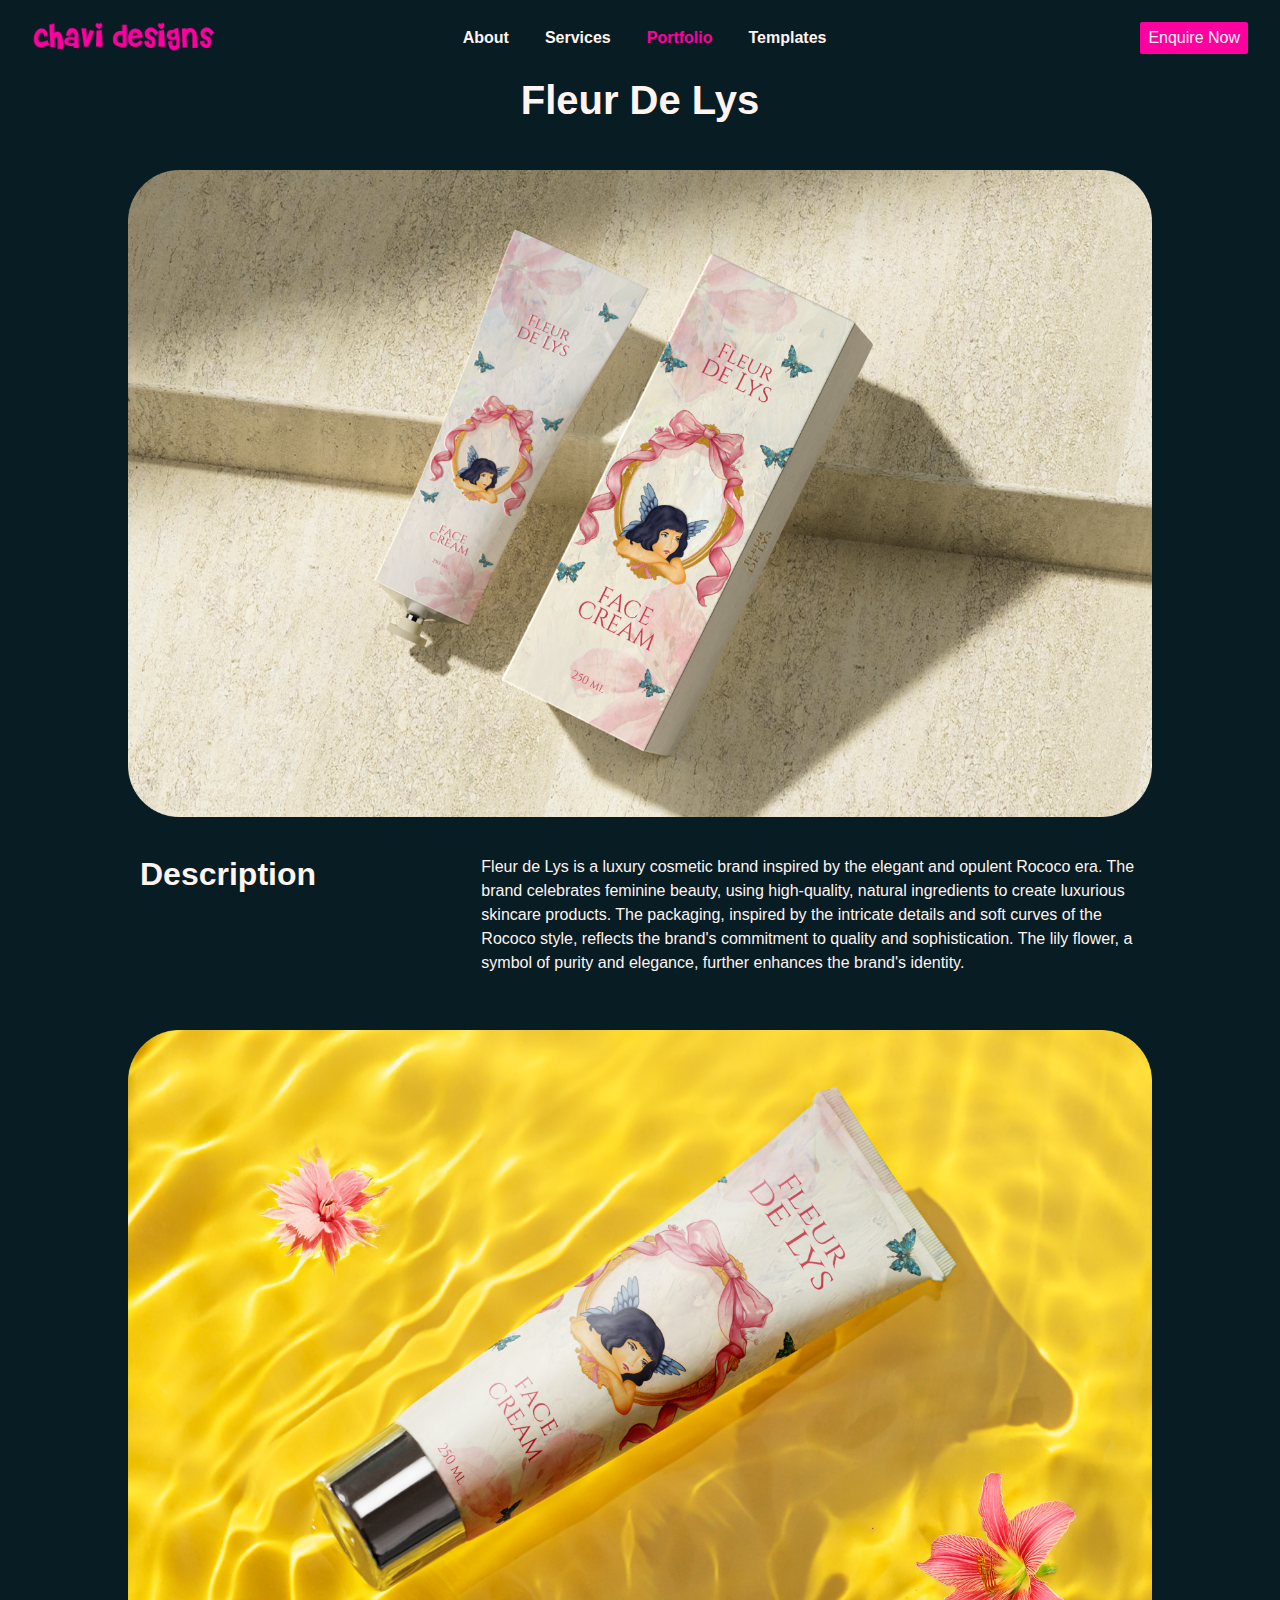
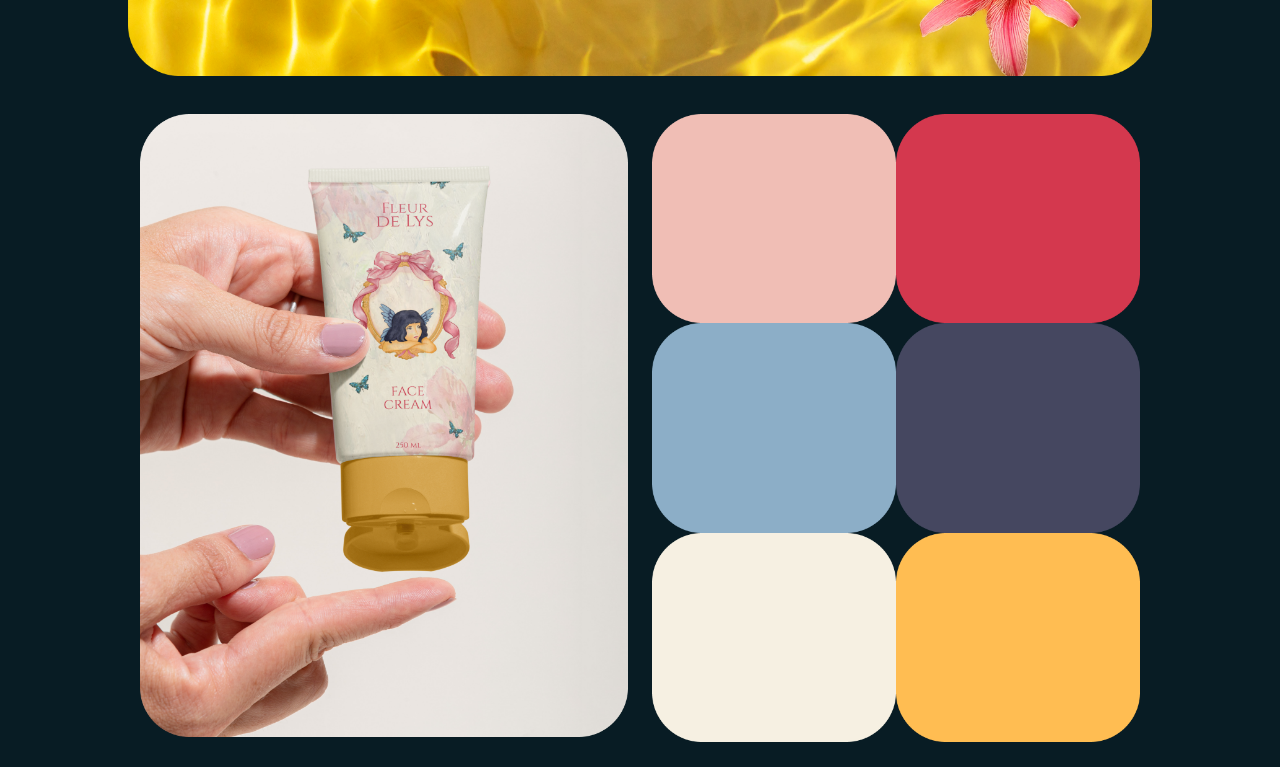
==== fleur.html @ ef09b038 "first commit" ====
<!DOCTYPE html>
<html lang="en">
  <head>
    <meta charset="UTF-8" />
    <meta name="viewport" content="width=device-width, initial-scale=1.0" />
    <link
      href="https://cdn.jsdelivr.net/npm/bootstrap@5.3.3/dist/css/bootstrap.min.css"
      rel="stylesheet"
      integrity="sha384-QWTKZyjpPEjISv5WaRU9OFeRpok6YctnYmDr5pNlyT2bRjXh0JMhjY6hW+ALEwIH"
      crossorigin="anonymous"
    />
    <link rel="stylesheet" href="./css/index.css" />
    <link rel="stylesheet" href="./css/twisted.css" />
    <title>Portfolio - Chavi Designs</title>
  </head>
  <body>
    <nav class="navbar navbar-expand-lg">
      <div class="container-fluid">
        <!-- Logo -->
        <a class="navbar-brand" href="index.html">
          <img src="./images/logochavidesign-15 1.png" alt="" />
        </a>

        <!-- Navbar Toggler -->
        <button
          class="navbar-toggler"
          type="button"
          data-bs-toggle="collapse"
          data-bs-target="#navbarContent"
          aria-controls="navbarContent"
          aria-expanded="false"
          aria-label="Toggle navigation"
        >
          <span class="navbar-toggler-icon"></span>
        </button>

        <!-- Collapsible Content -->
        <div class="collapse navbar-collapse" id="navbarContent">
          <!-- Centered Menu -->
          <ul class="navbar-nav mx-auto mb-2 mb-lg-0">
            <li class="nav-item">
              <a class="nav-link" href="about.html">About</a>
            </li>
            <li class="nav-item">
              <a class="nav-link" href="service.html">Services</a>
            </li>
            <li class="nav-item">
              <a class="nav-link active" href="portfolio.html">Portfolio</a>
            </li>
            <li class="nav-item">
              <a class="nav-link" href="https://kumari3.gumroad.com/" target="_blank">Templates</a>
            </li>
          </ul>

          <!-- Enquire Now Button -->
          <a href="https://tally.so/r/wMrzQ8" class="link btn enquire-btn">Enquire Now</a>
        </div>
      </div>
    </nav>
    <div class="container">
      <h1>Fleur De Lys</h1>
    </div>
    <div class="image-card">
      <img src="./images/Rectangle 6 (2).png" alt="" />
    </div>
    <div class="row port-text">
        <div class="col-4">
            <h3>Description</h3>
        </div>
      <div class="col-8">
        <p>Fleur de Lys is a luxury cosmetic brand inspired by the elegant and
            opulent Rococo era. The brand celebrates feminine beauty, using
            high-quality, natural ingredients to create luxurious skincare products.
            The packaging, inspired by the intricate details and soft curves of the
            Rococo style, reflects the brand's commitment to quality and
            sophistication. The lily flower, a symbol of purity and elegance,
            further enhances the brand's identity.</p>
      </div>
    </div>
    <div class="image-card">
        <img src="./images/Rectangle 10 (1).png" alt="" />
      </div>
      <div class="row">
        <div class="col-6">
            <img src="./images/Rectangle 11 (1).png" class="img-fluid ${3|rounded-top,rounded-right,rounded-bottom,rounded-left,rounded-circle,|}" alt="">
        </div>
        <div class="col-6">
            <div class="fleur-rows">
                <div class="color">
                    <img src="./images/Rectangle 13.png" alt="">
                </div>
                <div class="color">
                    <img src="./images/Rectangle 14.png" alt="">
                </div>
            </div>
            <div class="fleur-rows">
                <div class="color">
                    <img src="./images/Rectangle 16.png" alt="">
                </div>
                <div class="color">
                    <img src="./images/Rectangle 15.png" alt="">
                </div>
            </div>
           <div class="fleur-rows">
            <div class="color">
                <img src="./images/Rectangle 17.png" alt="">
            </div>
            <div class="color">
                <img src="./images/Rectangle 18 (2).png" alt="">
            </div>   
           </div>       
        </div>
      </div>
    <script src="https://cdn.jsdelivr.net/npm/bootstrap@5.3.0-alpha3/dist/js/bootstrap.bundle.min.js"></script>
  </body>
</html>
---- css/index.css ----
* {
  margin: 0;
  padding: 0;
  box-sizing: border-box;
  font-family: Arial, sans-serif;
}

:root {
  --pink: #fe00a0;
  --primary-background: #081c24;
  --white: #fff4f0;
  --lavendar: #976cff;
  --black: #000000;
}
body {
  background: var(--primary-background);
  padding: 0;
  width: 100%;
  margin: 0;
  min-height: 100vh;
  overflow-x: hidden;
}

a {
  text-decoration: none;
  color: var(--white);
}

h1,
h2,
h3,
h4,
h5,
h6,
p {
  color: var(--white);
}


.navbar-brand img {
  height: 50px; /* Adjust logo size */
}
.nav-link {
  color: var(--white); /* Adjust link color */
  font-weight: bold;
  margin: 0 10px; /* Add spacing between links */
}
.nav-link:hover {
  color: var(--pink); /* Hover effect color */
}
.navbar-nav .nav-link.active,
.navbar-nav .nav-link.show {
  color: var(--pink);
}


.navbar-toggler-icon {
    color: var(--white) !important;
  }
.container {
  position: relative;
  display: flex;
  justify-content: center;
  text-align: center;
}
.text-content {
  z-index: 100;
}
.text-content h1 {
  margin-top: 3rem;
  font-size: 2.5rem;
  margin-bottom: 10px;
}

.text-content p {
  font-size: 1.2rem;
  margin-bottom: 20px;
}

/* Icons styling and positioning */
.icon {
  position: absolute;
}

.icon img {
  width: 150px;
}

.icon1 {
  /* Top-left icon */
  top: -50px;
  left: 40px;
  transform: rotate(-15deg);
}

.icon2 {
  /* Left-center icon */
  top: 50px;
  left: 140px;
  transform: rotate(5deg);
}

.icon3 {
  /* Left icon near text */
  top: 150px;
  left: 20px;
  transform: rotate(0deg);
}

.icon4 {
  /* Right icon near text */
  top: -50px;
  right: 40px;
  transform: rotate(10deg);
}

.icon5 {
  /* Right-center icon */
  top: 50px;
  right: 140px;
  transform: rotate(5deg);
}

.icon6 {
  /* Top-right icon */
  top: 150px;
  right: 40px;
  transform: rotate(-15deg);
}

.btn {
  background-color: var(--pink);
  color: var(--white);
  padding: 4px 8px;
  border: none;
  font-size: 1rem;
  cursor: pointer;
  border-radius: 2px;
}

.text-content .btn {
  padding: 10px 20px;
  border-radius: 5px;
}

.navbar .btn {
  margin-right: 20px;
}
.text-content button:hover {
  background-color: var(--pink);
}

.links {
  display: flex;
  gap: 22px;
  margin-right: 90px;
}

.marquee {
  margin-top: 30px;
  overflow: hidden;
  white-space: nowrap;
  width: 100%;
  background-color: var(--lavendar);
  padding: 8px 0;
}

.marquee-content {
  display: inline-flex;
  gap: 20px;
  animation: scroll 30s linear infinite;
  background-color: var(--lavender);
}

.marquee-content p {
  display: flex;
  align-items: center;
  gap: 20px; /* Adjust the gap between items as needed */
  font-size: 1rem; /* Adjust font size as needed */
  margin-bottom: 0 !important;
}

.marquee-content img {
  width: 24px; /* Set icon size */
  height: auto;
}

.image-only img {
  width: 100%;
  margin: 0;
}

.about {
  display: flex;
  justify-content: space-around;
  align-items: center;
  margin: 0;
  padding: 44px;
  background-color: var(--lavendar);
  border-radius: 3rem;
  position: relative;
  min-height: 300px;
}

.about p {
  margin-left: 10%;
  width: 40%;
  text-align: justify;
  line-height: 1.8rem;
  font-weight: 400;
  font-size: 1.2rem;
}

.about .images {
  width: 40%;
}

.about img {
  width: 150px;
}
.about .about1 {
  position: absolute;
  top: 20px;
  right: 150px;
  transform: rotate("-10deg");
}
.about .about2 {
  width: 200px;
  position: absolute;
  top: 120px;
  right: 240px;
  transform: rotate("10deg");
}

.explore {
  display: flex;
  align-items: center;
  justify-content: space-between;
}
.explore-text {
  width: 35%;
  margin-left: 10%;
}
.explore-text h2 {
  font-size: 2.3rem;
}
.explore-text p {
  font-size: 1rem;
  line-height: 1.5rem;
  margin-bottom: 20px;
}
.explore-image {
  width: 50%;
}
.explore img {
  width: 100%;
}

.explore .btn,
.contact .btn {
  padding: 10px 20px;
  border-radius: 10px;
}

.contact {
  position: relative;
  background-color: var(--white);
  display: flex;
  justify-content: center;
  border-radius: 2rem;
  padding: 30px;
}

.contact h2 {
  font-weight: 700;
  font-size: 2rem;
  color: var(--black);
  text-align: center;
  margin-top: 0;
}
.contact-text {
  display: flex;
  flex-direction: column;
  color: var(--black);
  align-items: center;
  justify-content: center;
}
.contact-text p {
  color: var(--black);
  text-align: center;
  width: 40%;
  font-size: 1.2rem;
  font-weight: 400;
  line-height: 1.6rem;
  margin-bottom: 20px;
}
.c-icon1 {
  position: absolute;
  top: 20px;
}
.c-icon2 {
  position: absolute;
  top: 100px;
  right: 28px;
  transform: rotate(-15deg);
}

footer {
  margin-top: 20px;
  min-height: 40px;
  display: flex;
  align-items: center;
  justify-content: center;
}
.link:hover{
  background-color: var(--pink);
}
@keyframes scroll {
  0% {
    transform: translateX(0);
  }
  100% {
    transform: translateX(-100%);
  }
}

@media screen and (min-width: 992px) {
  #navbarContent {
    margin-left: -100px;
  }
}
@media screen and (min-width: 768px) and (max-width: 992px) {
  .c-icon1{
    left:-20px;
  }
  .c-icon2{
    right: 10px;
  }
  .about .about2{
    top: 200px !important;
  right: 0px;
  }
  .icon2,.icon5{
    display: none;
  }
  .icon4,.icon1{
    top: 40px;
  }
  .icon3,.icon6{
    top: 200px;
  }
}

@media screen and (max-width: 768px){
  .icon1,.icon2,.icon3,.icon4,.icon5,.icon6{
    display: none;
  }
  .about p{
    width: 100%;
    margin: 0;
  }
  .about .images{
    width: 5%;
  }
  .about .about1{
    top: -100px;
    right: 10px;
  }
  .about .about2{
    display: none;
  }
  .contact-text p{
    width: 100%;
  }
  .c-icon1,.c-icon2{
    display: none;
  }
}

@media screen and (max-width:992px) {
  .icon img {
    width: 100px;
  }
  .explore{
    width: 100%;
    flex-direction: column-reverse;
    justify-content: center;
  }
  .explore-image{
    width: 100%;
  }
  .explore-text{
    width: auto;
    margin: 4%;
    text-align: justify;
  }
}
.navbar-toggler-icon {
  background-image: url("data:image/svg+xml,%3Csvg xmlns='http://www.w3.org/2000/svg' viewBox='0 0 30 30'%3E%3Cpath stroke='white' stroke-width='2' d='M4 7h22M4 15h22M4 23h22'/%3E%3C/svg%3E");
}


.navbar-toggler{
  background-color: var(--pink);
  border:1px solid var(--pink) !important;
}
---- css/twisted.css ----
.container {
  display: flex;
}
h1 {
  font-weight: 800;
  text-align: center;
}

.image-card {
  display: flex;
  margin: 3% 10%;
  width: auto;
}

.image-card img {
  width: 100%;
}

.row {
  margin: 2% 10%;
}
.row h3,
.row p {
  color: var(--white);
}
.row h3 {
  font-size: 2rem;
  font-weight: 700;
}

.rows {
  display: flex;
}
.color {
  width: 50%;
}

.color img {
  width: 100%;
}

.imagess img {
  width: 100%;
}

.li-color {
  display: flex;
}
.col-box {
  width: 60%;
}
.col-image {
  width: 40%;
}
.col-image img {
  width: 100%;
}
.color-box {
  display: flex;
  width: 100%;
}
.color img {
  width: 100%;
}
.rows{
    width: 30%;
}
.rows img {
  width: 100%;
}
.coll{
    width: 70%;
}

.fleur-rows{
    width: 100%;
    display: flex;
}
.fleur-rows .color {
    width: 50%;
  }
@media screen and (max-width:768px) {
    .port-text{
        display: flex;
        flex-direction: column;
        justify-content: center;
        align-items: center;
    }
    .port-text div{
        width: 100%;
    }
    .port-text h3,.port-text p{
        text-align: center;
    }
}
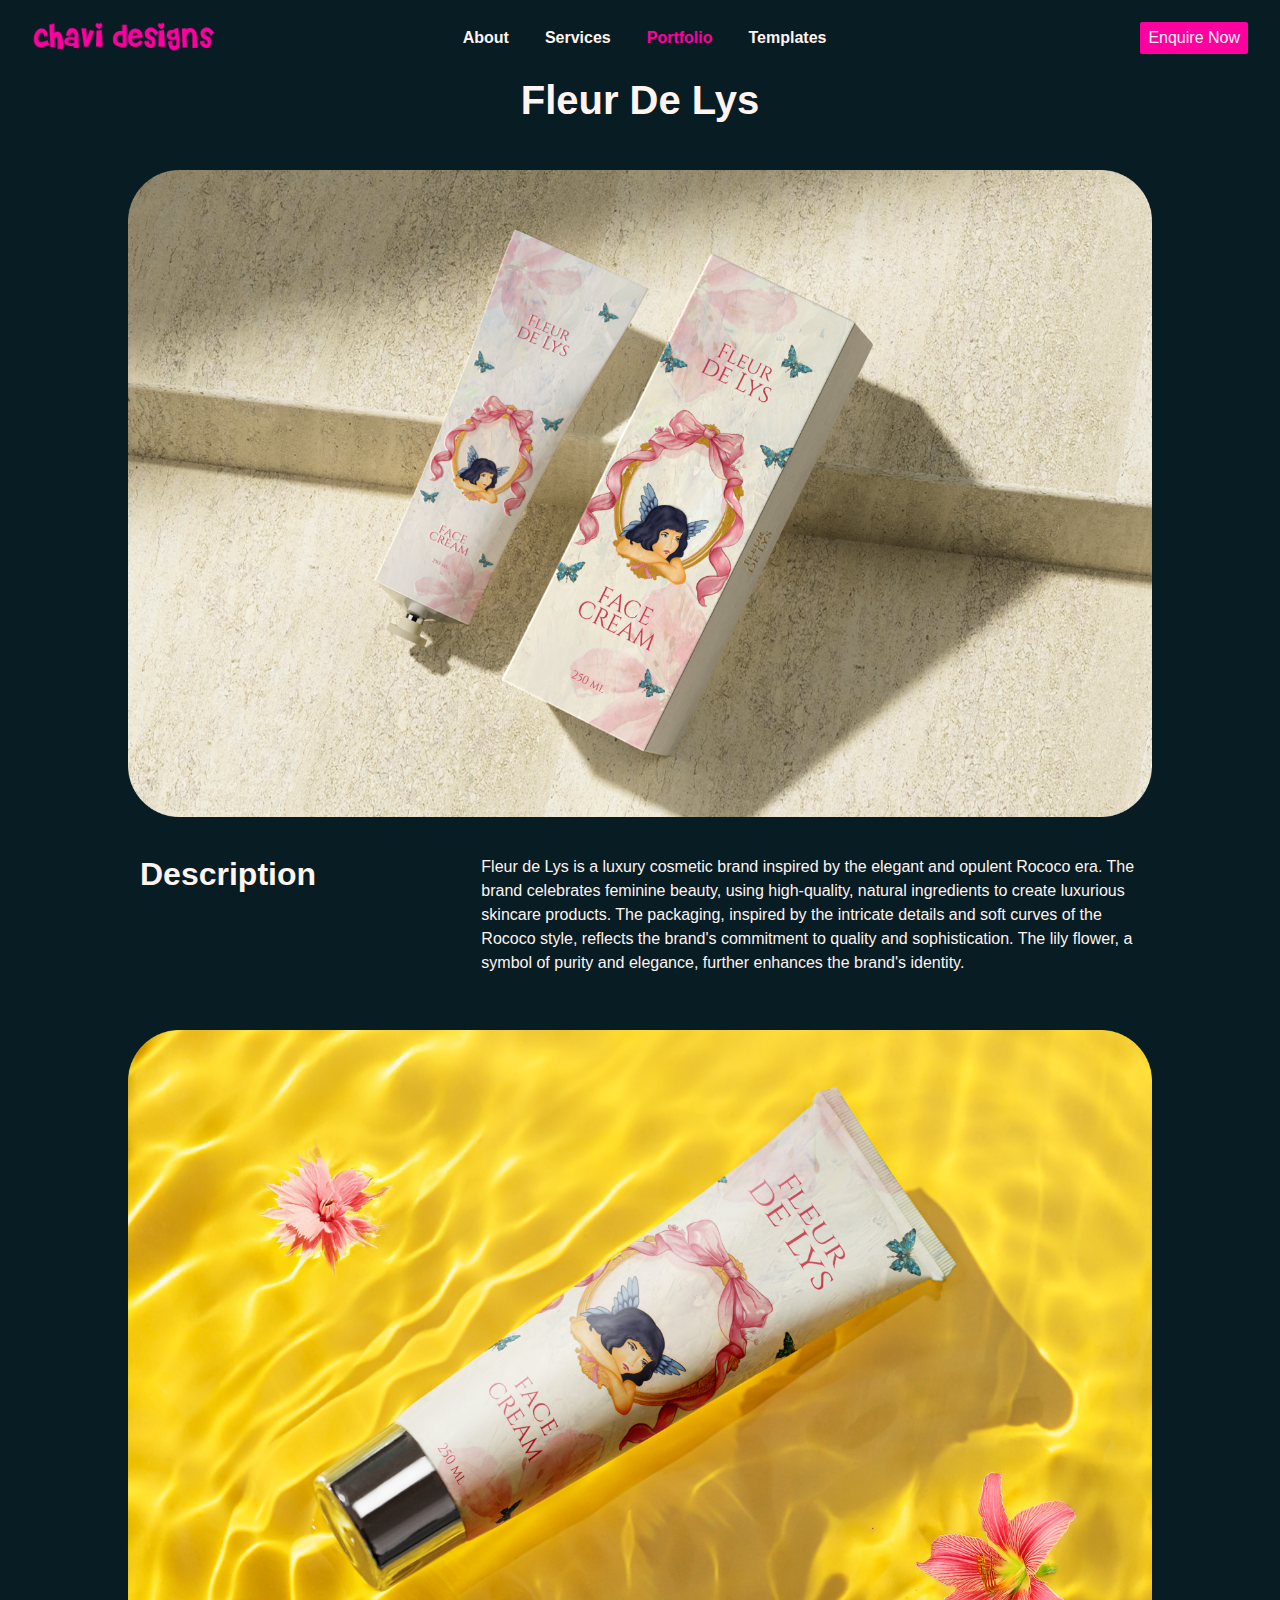
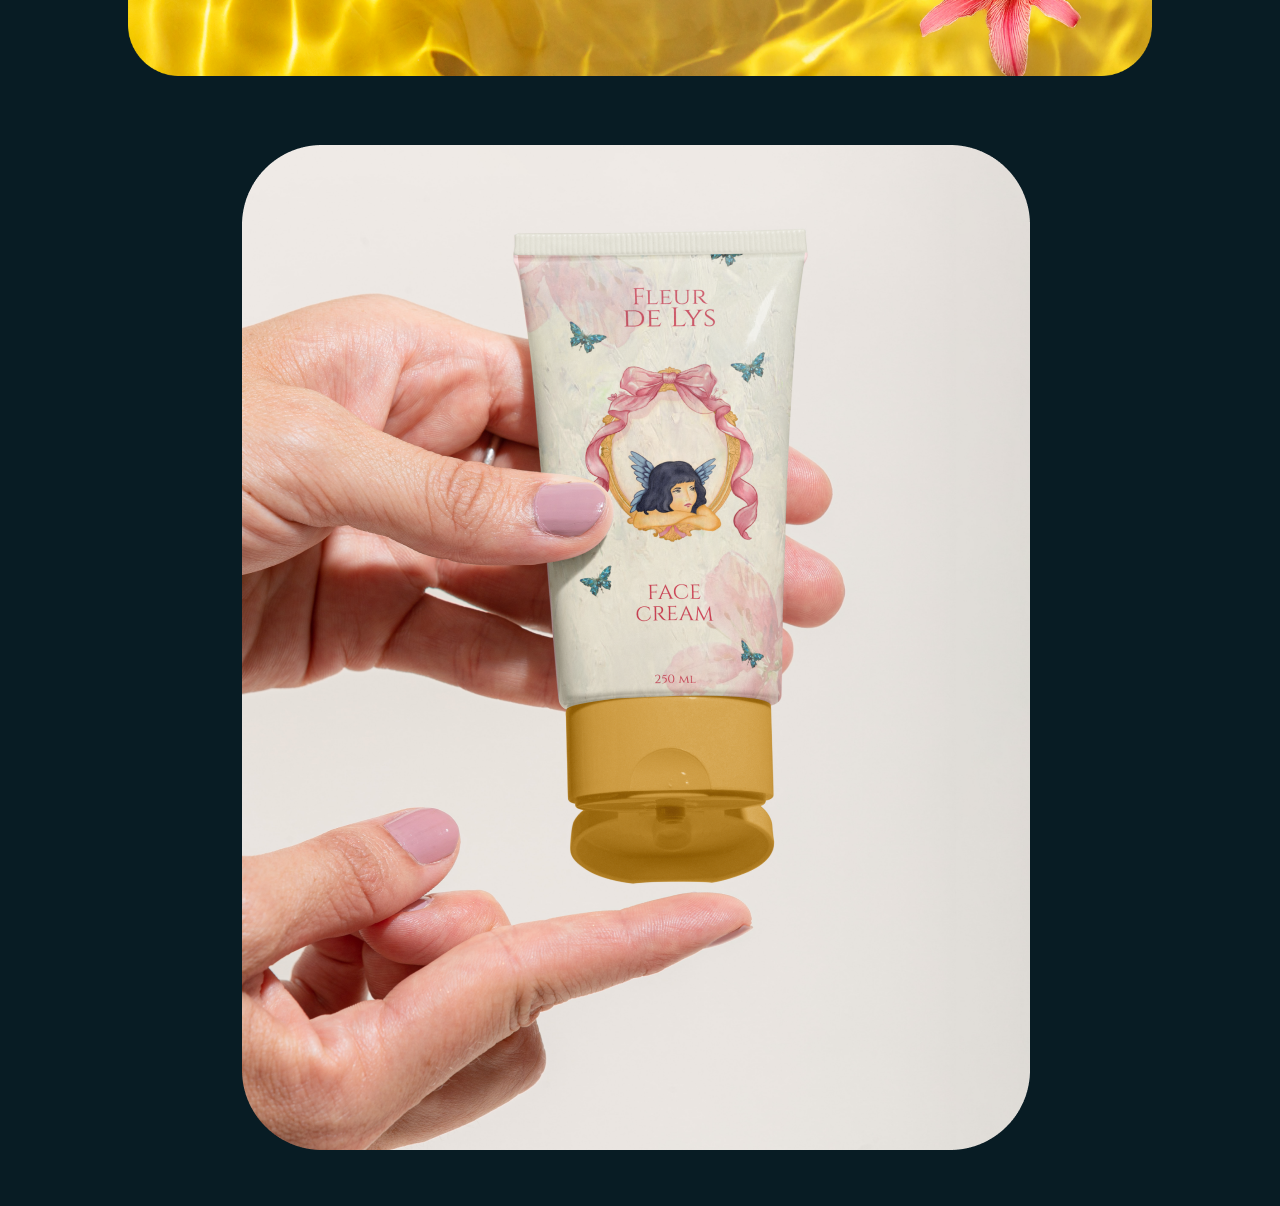
==== commit 4e707cf9: "nav and other changes" ====
--- a/fleur.html
+++ b/fleur.html
@@ -81,34 +81,8 @@
         <img src="./images/Rectangle 10 (1).png" alt="" />
       </div>
       <div class="row">
-        <div class="col-6">
+        <div class="image-card">
             <img src="./images/Rectangle 11 (1).png" class="img-fluid ${3|rounded-top,rounded-right,rounded-bottom,rounded-left,rounded-circle,|}" alt="">
-        </div>
-        <div class="col-6">
-            <div class="fleur-rows">
-                <div class="color">
-                    <img src="./images/Rectangle 13.png" alt="">
-                </div>
-                <div class="color">
-                    <img src="./images/Rectangle 14.png" alt="">
-                </div>
-            </div>
-            <div class="fleur-rows">
-                <div class="color">
-                    <img src="./images/Rectangle 16.png" alt="">
-                </div>
-                <div class="color">
-                    <img src="./images/Rectangle 15.png" alt="">
-                </div>
-            </div>
-           <div class="fleur-rows">
-            <div class="color">
-                <img src="./images/Rectangle 17.png" alt="">
-            </div>
-            <div class="color">
-                <img src="./images/Rectangle 18 (2).png" alt="">
-            </div>   
-           </div>       
         </div>
       </div>
     <script src="https://cdn.jsdelivr.net/npm/bootstrap@5.3.0-alpha3/dist/js/bootstrap.bundle.min.js"></script>
--- a/css/index.css
+++ b/css/index.css
@@ -394,6 +394,13 @@
     margin: 4%;
     text-align: justify;
   }
+  #navbarContent a{
+    text-align: right;
+  }
+  .enquire-btn{
+    float: right;
+    margin-right: 0px !important;
+  }
 }
 .navbar-toggler-icon {
   background-image: url("data:image/svg+xml,%3Csvg xmlns='http://www.w3.org/2000/svg' viewBox='0 0 30 30'%3E%3Cpath stroke='white' stroke-width='2' d='M4 7h22M4 15h22M4 23h22'/%3E%3C/svg%3E");
